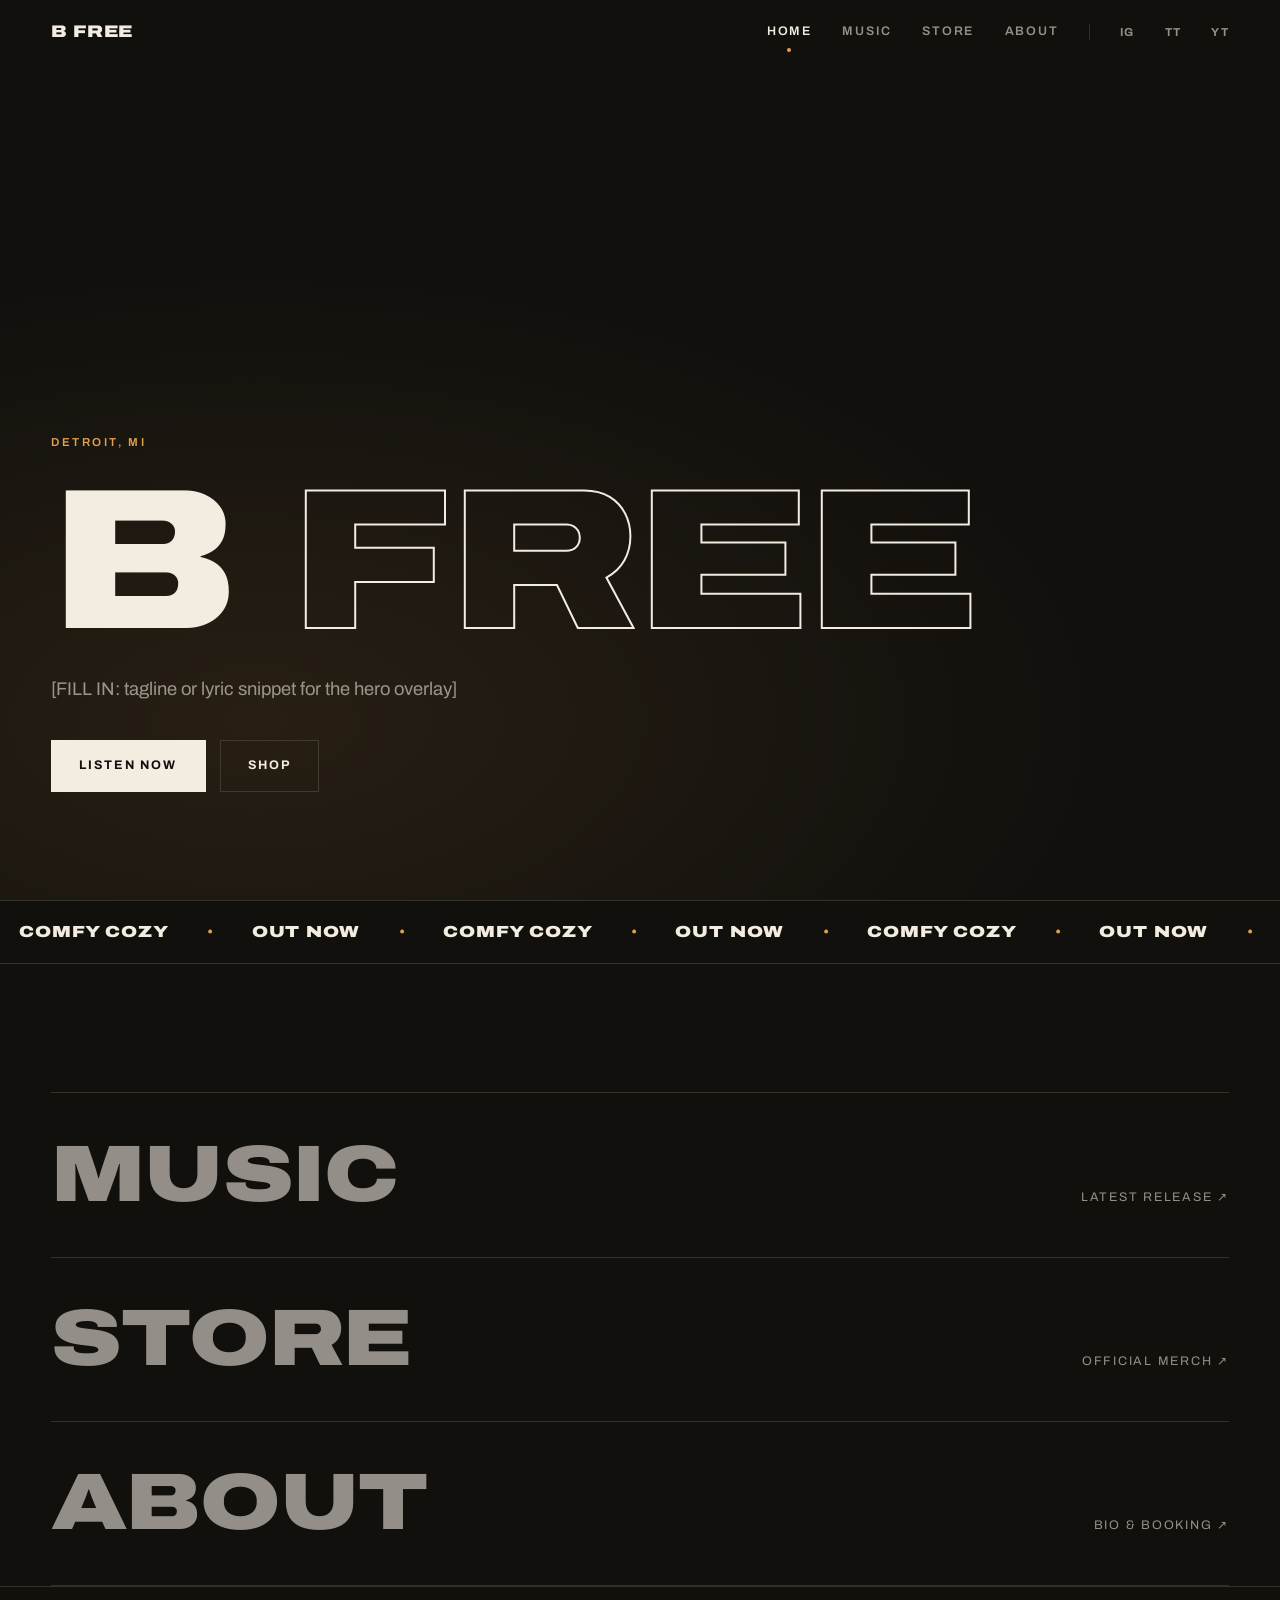
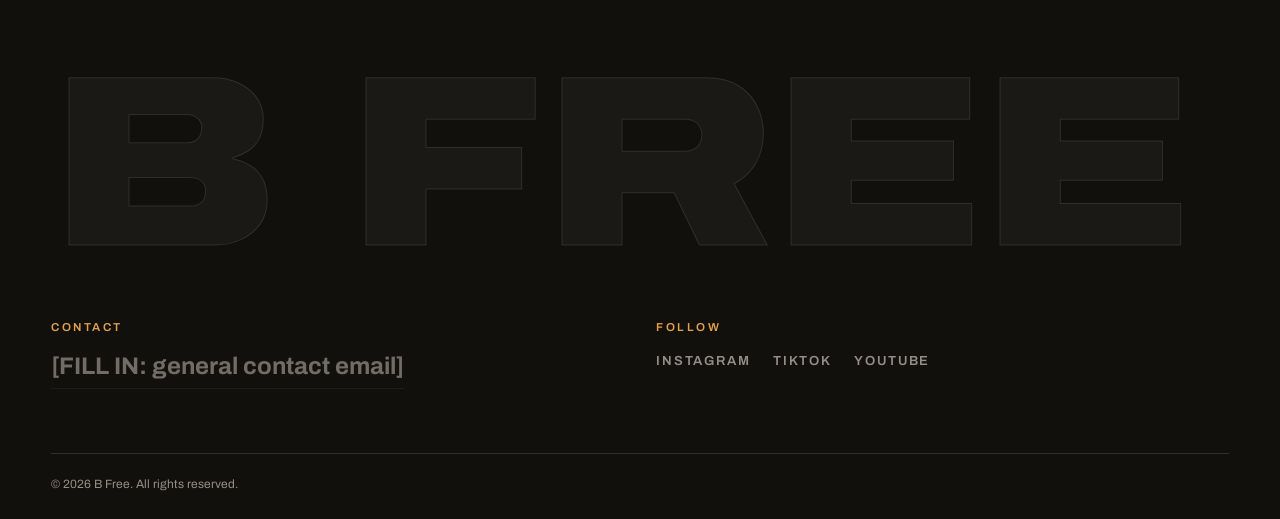
==== index.html @ c122b1c2 "Add files via upload" ====
<!DOCTYPE html>
<html lang="en">
<head>
  <meta charset="utf-8">
  <meta name="viewport" content="width=device-width, initial-scale=1">
  <!-- Page title shown in the browser tab. Safe to edit. -->
  <title>B Free — Official Site</title>
  <meta name="description" content="Official site of B Free. Detroit hip-hop and R&B. Music, merch, booking.">
  <link rel="icon" href="assets/favicon.svg" type="image/svg+xml">
  <link rel="preconnect" href="https://fonts.googleapis.com">
  <link rel="preconnect" href="https://fonts.gstatic.com" crossorigin>
  <link href="https://fonts.googleapis.com/css2?family=Archivo:wdth,wght@62..125,100..900&display=swap" rel="stylesheet">
  <link rel="stylesheet" href="style.css">
</head>
<body data-page="home">

  <a class="skip-link" href="#main">Skip to content</a>

  <!-- Nav is built automatically from SITE_CONTENT.nav in script.js -->
  <header class="site-header" id="site-header"></header>

  <main id="main">

    <!-- ================================================================
         HERO
         ================================================================ -->
    <section class="hero">

      <!-- ============================================================
           HERO BACKGROUND VIDEO
           Drop your video into the /assets folder and name it exactly:

               hero-video.mp4

           That's it. This tag will pick it up automatically.
           Keep it short (10-30 seconds), no sound needed (it plays
           muted), and export around 1080p to keep the page fast.

           The poster attribute below is the still image shown while
           the video loads. Replace assets/hero-poster.jpg with a
           photo of your own using that same filename.
           ============================================================ -->
      <video class="hero-video" autoplay muted loop playsinline poster="assets/hero-poster.jpg">
        <source src="assets/hero-video.mp4" type="video/mp4">
      </video>

      <div class="hero-overlay" aria-hidden="true"></div>

      <div class="hero-content">
        <p class="eyebrow hero-eyebrow" id="hero-eyebrow"></p>
        <h1 class="display hero-title" id="hero-headline"></h1>
        <p class="hero-subhead" id="hero-subhead"></p>
        <div class="hero-ctas" id="hero-ctas"></div>
      </div>
    </section>

    <!-- Scrolling "out now" strip. Text comes from the current single
         set in SITE_CONTENT.music in script.js. -->
    <a class="marquee" href="music.html" aria-label="Latest release, listen now">
      <div class="marquee-track" id="marquee-track"></div>
    </a>

    <!-- Big links into the rest of the site -->
    <section class="explore">
      <a class="explore-panel reveal" href="music.html">
        <span class="display explore-label">Music</span>
        <span class="explore-hint">Latest release &#8599;</span>
      </a>
      <a class="explore-panel reveal" href="store.html">
        <span class="display explore-label">Store</span>
        <span class="explore-hint">Official merch &#8599;</span>
      </a>
      <a class="explore-panel reveal" href="about.html">
        <span class="display explore-label">About</span>
        <span class="explore-hint">Bio &amp; booking &#8599;</span>
      </a>
    </section>

  </main>

  <!-- Footer is built automatically from SITE_CONTENT.footer in script.js -->
  <footer class="site-footer" id="site-footer"></footer>

  <script src="script.js"></script>
</body>
</html>
---- style.css ----
/* ==========================================================================
   B FREE — SITE STYLES
   ==========================================================================
   You should not need to edit this file. All text and links live in
   script.js. If you do want to tweak the look, the colors live in the
   :root block right below, and everything else is labeled by section.
   ========================================================================== */

:root {
  /* Palette: warm near-black, cream type, honey accent */
  --bg: #12100d;
  --bg-elev: #1a1712;
  --text: #f2ece1;
  --dim: rgba(242, 236, 225, 0.58);
  --line: rgba(242, 236, 225, 0.14);
  --accent: #e3a14c;

  --container: min(1240px, 92vw);
  --section: clamp(4.5rem, 10vw, 8.5rem);

  --font: "Archivo", "Helvetica Neue", Arial, sans-serif;
  --ease: cubic-bezier(0.22, 0.61, 0.21, 1);
}

/* ---------- base ---------- */

* { box-sizing: border-box; margin: 0; padding: 0; }

html { scroll-behavior: smooth; }

body {
  background: var(--bg);
  color: var(--text);
  font-family: var(--font);
  font-size: 1rem;
  line-height: 1.6;
  -webkit-font-smoothing: antialiased;
  overflow-x: hidden;
}

img, video { display: block; max-width: 100%; }

img { background: var(--bg-elev); }

a { color: inherit; text-decoration: none; }

::selection { background: var(--accent); color: var(--bg); }

:focus-visible {
  outline: 2px solid var(--accent);
  outline-offset: 3px;
}

.container { width: var(--container); margin-inline: auto; }

.skip-link {
  position: absolute;
  left: 1rem;
  top: -3rem;
  z-index: 100;
  background: var(--text);
  color: var(--bg);
  padding: 0.6rem 1rem;
  font-size: 0.8rem;
  transition: top 0.2s;
}
.skip-link:focus { top: 1rem; }

/* ---------- type utilities ---------- */

.eyebrow {
  font-size: 0.72rem;
  font-weight: 600;
  letter-spacing: 0.22em;
  text-transform: uppercase;
  color: var(--accent);
}

.display {
  font-weight: 900;
  font-stretch: 125%;
  text-transform: uppercase;
  letter-spacing: -0.01em;
  line-height: 0.92;
}

/* Outline type. The last word of the hero name uses this. */
.hollow {
  color: transparent;
  -webkit-text-stroke: 2px var(--text);
}
@supports not (-webkit-text-stroke: 2px white) {
  .hollow { color: var(--text); }
}

/* Anything still waiting on a [FILL IN] in script.js renders dimmed. */
.is-todo {
  opacity: 0.42;
  cursor: default;
}
a.is-todo, span.is-todo { pointer-events: none; }

/* ---------- buttons ---------- */

.btn {
  display: inline-block;
  padding: 0.95rem 1.7rem;
  font-size: 0.78rem;
  font-weight: 700;
  letter-spacing: 0.16em;
  text-transform: uppercase;
  border: 1px solid transparent;
  transition: background 0.25s var(--ease), color 0.25s var(--ease), border-color 0.25s var(--ease);
}

.btn-primary {
  background: var(--text);
  color: var(--bg);
}
.btn-primary:hover { background: var(--accent); }

.btn-ghost {
  border-color: var(--line);
  color: var(--text);
}
.btn-ghost:hover { border-color: var(--text); }

/* ---------- header / nav ---------- */

.site-header {
  position: fixed;
  inset: 0 0 auto 0;
  z-index: 50;
  transition: background 0.35s var(--ease), border-color 0.35s var(--ease);
  border-bottom: 1px solid transparent;
}

.site-header.scrolled,
.site-header.solid {
  background: rgba(18, 16, 13, 0.82);
  backdrop-filter: blur(14px);
  -webkit-backdrop-filter: blur(14px);
  border-bottom-color: var(--line);
}

.nav-inner {
  width: var(--container);
  margin-inline: auto;
  display: flex;
  align-items: center;
  justify-content: space-between;
  padding-block: 1.15rem;
}

.brand {
  font-weight: 900;
  font-stretch: 125%;
  text-transform: uppercase;
  letter-spacing: 0.02em;
  font-size: 1.05rem;
}

.nav-links {
  display: flex;
  align-items: center;
  gap: 1.9rem;
}

.nav-link {
  position: relative;
  font-size: 0.78rem;
  font-weight: 600;
  letter-spacing: 0.14em;
  text-transform: uppercase;
  color: var(--dim);
  transition: color 0.2s;
  padding-block: 0.25rem;
}
.nav-link:hover { color: var(--text); }

.nav-link.active { color: var(--text); }
.nav-link.active::after {
  content: "";
  position: absolute;
  left: 50%;
  bottom: -0.35rem;
  width: 4px;
  height: 4px;
  border-radius: 50%;
  background: var(--accent);
  transform: translateX(-50%);
}

.nav-sep {
  width: 1px;
  height: 1rem;
  background: var(--line);
}

.nav-social {
  font-size: 0.72rem;
  font-weight: 700;
  letter-spacing: 0.1em;
  color: var(--dim);
  transition: color 0.2s;
}
.nav-social:hover { color: var(--accent); }

/* Hamburger, phones only */
.nav-toggle {
  display: none;
  flex-direction: column;
  gap: 6px;
  background: none;
  border: 0;
  padding: 0.5rem 0;
  cursor: pointer;
  z-index: 60;
}
.nav-toggle span {
  width: 26px;
  height: 2px;
  background: var(--text);
  transition: transform 0.3s var(--ease), opacity 0.3s;
}
.menu-open .nav-toggle span:first-child { transform: translateY(4px) rotate(45deg); }
.menu-open .nav-toggle span:last-child { transform: translateY(-4px) rotate(-45deg); }

.mobile-menu {
  position: fixed;
  inset: 0;
  z-index: 40;
  background: var(--bg);
  display: flex;
  flex-direction: column;
  justify-content: center;
  gap: 3rem;
  padding-inline: 8vw;
  opacity: 0;
  visibility: hidden;
  transition: opacity 0.3s var(--ease), visibility 0.3s;
}
.menu-open .mobile-menu { opacity: 1; visibility: visible; }
.menu-open { overflow: hidden; }

.mobile-links { display: flex; flex-direction: column; gap: 0.6rem; }

.mobile-link {
  font-weight: 900;
  font-stretch: 125%;
  text-transform: uppercase;
  font-size: clamp(2.2rem, 10vw, 3.4rem);
  line-height: 1.15;
  color: var(--dim);
  transition: color 0.2s;
}
.mobile-link:hover, .mobile-link.active { color: var(--text); }

.mobile-socials { display: flex; gap: 1.6rem; }
.mobile-social {
  font-size: 0.8rem;
  font-weight: 600;
  letter-spacing: 0.14em;
  text-transform: uppercase;
  color: var(--dim);
}

/* ---------- hero (home) ---------- */

.hero {
  position: relative;
  min-height: 100svh;
  display: flex;
  align-items: flex-end;
  overflow: hidden;
}

.hero-video {
  position: absolute;
  inset: 0;
  width: 100%;
  height: 100%;
  object-fit: cover;
}

.hero-overlay {
  position: absolute;
  inset: 0;
  background:
    radial-gradient(120% 90% at 20% 80%, rgba(227, 161, 76, 0.10), transparent 55%),
    linear-gradient(180deg, rgba(18, 16, 13, 0.55) 0%, rgba(18, 16, 13, 0.18) 42%, rgba(18, 16, 13, 0.94) 100%);
}

.hero-content {
  position: relative;
  width: var(--container);
  margin-inline: auto;
  padding-block: clamp(5rem, 12vh, 8rem);
}

.hero-eyebrow { margin-bottom: 1.1rem; }

.hero-title {
  font-size: clamp(4rem, 16.5vw, 12.5rem);
}

.hero-subhead {
  margin-top: 1.4rem;
  max-width: 34rem;
  font-size: clamp(1rem, 1.6vw, 1.15rem);
  color: var(--dim);
}

.hero-ctas {
  margin-top: 2.2rem;
  display: flex;
  gap: 0.9rem;
  flex-wrap: wrap;
}

/* Orchestrated load: eyebrow, name, line, buttons rise in sequence */
.hero-eyebrow, .hero-title, .hero-subhead, .hero-ctas {
  opacity: 0;
  transform: translateY(26px);
  animation: rise 0.9s var(--ease) forwards;
}
.hero-title   { animation-delay: 0.12s; }
.hero-subhead { animation-delay: 0.26s; }
.hero-ctas    { animation-delay: 0.4s; }

@keyframes rise {
  to { opacity: 1; transform: none; }
}

/* ---------- marquee strip (home) ---------- */

.marquee {
  display: block;
  border-block: 1px solid var(--line);
  overflow: hidden;
}

.marquee-track {
  display: flex;
  width: max-content;
  animation: marquee 26s linear infinite;
}
.marquee:hover .marquee-track { animation-play-state: paused; }

.marquee-group {
  display: flex;
  align-items: center;
  gap: 2.4rem;
  padding: 1.15rem 1.2rem;
}

.marquee-item {
  font-weight: 900;
  font-stretch: 125%;
  text-transform: uppercase;
  font-size: 1rem;
  letter-spacing: 0.06em;
  white-space: nowrap;
}
.marquee-dot { color: var(--accent); }

.marquee:hover .marquee-item { color: var(--accent); }

@keyframes marquee {
  to { transform: translateX(-50%); }
}

/* ---------- explore panels (home) ---------- */

.explore { padding-block: var(--section) 0; }

.explore-panel {
  display: flex;
  align-items: baseline;
  justify-content: space-between;
  gap: 1rem;
  width: var(--container);
  margin-inline: auto;
  padding-block: clamp(1.6rem, 4vw, 2.6rem);
  border-top: 1px solid var(--line);
}
.explore-panel:last-of-type { border-bottom: 1px solid var(--line); }

.explore-label {
  font-weight: 900;
  font-stretch: 125%;
  text-transform: uppercase;
  font-size: clamp(2.4rem, 7vw, 5rem);
  line-height: 1;
  color: var(--dim);
  transition: color 0.3s var(--ease), transform 0.3s var(--ease);
}

.explore-hint {
  font-size: 0.78rem;
  letter-spacing: 0.14em;
  text-transform: uppercase;
  color: var(--dim);
  transition: color 0.3s;
  white-space: nowrap;
}

.explore-panel:hover .explore-label {
  color: var(--text);
  transform: translateX(0.4rem);
}
.explore-panel:hover .explore-hint { color: var(--accent); }

/* ---------- interior page head ---------- */

.page { padding-top: 4.5rem; }

.page-head {
  width: var(--container);
  margin-inline: auto;
  padding-block: clamp(3.5rem, 9vw, 6.5rem) clamp(1.8rem, 4vw, 2.6rem);
  border-bottom: 1px solid var(--line);
}

.page-title {
  font-size: clamp(3.2rem, 11vw, 8rem);
  margin-top: 0.9rem;
}

.page-note {
  margin-top: 1rem;
  max-width: 36rem;
  color: var(--dim);
  font-size: 0.95rem;
}

/* ---------- music page ---------- */

.single {
  width: var(--container);
  margin-inline: auto;
  padding-block: var(--section);
  display: grid;
  grid-template-columns: 1.25fr 1fr;
  gap: clamp(2rem, 5vw, 4.5rem);
  align-items: start;
}

.video-frame {
  width: 100%;
  aspect-ratio: 16 / 9;
  object-fit: cover;
  background: var(--bg-elev);
  border: 1px solid var(--line);
}

.single-title {
  font-size: clamp(2.6rem, 6vw, 4.6rem);
  margin-top: 0.9rem;
}

.single-blurb {
  margin-top: 1.2rem;
  color: var(--dim);
}

.stream-list {
  list-style: none;
  margin-top: 2.2rem;
}
.stream-list li { border-top: 1px solid var(--line); }
.stream-list li:last-child { border-bottom: 1px solid var(--line); }

.stream-link {
  display: flex;
  align-items: center;
  justify-content: space-between;
  padding-block: 1.05rem;
  font-size: 0.85rem;
  font-weight: 700;
  letter-spacing: 0.14em;
  text-transform: uppercase;
  transition: color 0.2s, padding-left 0.25s var(--ease);
}
a.stream-link:hover {
  color: var(--accent);
  padding-left: 0.5rem;
}
.stream-arrow { color: var(--accent); }
.stream-note {
  font-size: 0.68rem;
  letter-spacing: 0.08em;
  color: var(--dim);
  text-transform: none;
}

.embed-section {
  width: var(--container);
  margin-inline: auto;
  padding-bottom: var(--section);
}

.embed-placeholder {
  margin-top: 1.4rem;
  border: 1px dashed var(--line);
  padding: clamp(2.2rem, 6vw, 4rem);
  text-align: center;
  color: var(--dim);
  font-size: 0.92rem;
}
.embed-placeholder strong { color: var(--text); }

/* ---------- store page ---------- */

.store-grid {
  width: var(--container);
  margin-inline: auto;
  padding-block: var(--section);
  display: grid;
  grid-template-columns: repeat(auto-fill, minmax(270px, 1fr));
  gap: 3rem 1.6rem;
}

.product-media {
  display: block;
  aspect-ratio: 4 / 5;
  overflow: hidden;
  border: 1px solid var(--line);
}
.product-media img {
  width: 100%;
  height: 100%;
  object-fit: cover;
  transition: transform 0.6s var(--ease);
}
a.product-media:hover img { transform: scale(1.04); }

.product-row {
  display: flex;
  justify-content: space-between;
  align-items: baseline;
  gap: 1rem;
  margin-top: 1rem;
}

.product-name {
  font-size: 0.95rem;
  font-weight: 700;
  letter-spacing: 0.02em;
}

.product-price {
  font-size: 0.9rem;
  color: var(--dim);
  white-space: nowrap;
}

.product-buy {
  display: inline-block;
  margin-top: 0.55rem;
  font-size: 0.75rem;
  font-weight: 700;
  letter-spacing: 0.16em;
  text-transform: uppercase;
  border-bottom: 1px solid var(--line);
  padding-bottom: 0.2rem;
  transition: color 0.2s, border-color 0.2s;
}
a.product-buy:hover { color: var(--accent); border-color: var(--accent); }

/* ---------- about page ---------- */

.about-bio {
  width: var(--container);
  margin-inline: auto;
  padding-block: var(--section) clamp(2.5rem, 6vw, 4rem);
}
.about-bio p {
  max-width: 46rem;
  font-size: clamp(1.25rem, 2.4vw, 1.7rem);
  line-height: 1.5;
  font-weight: 500;
}

.about-section {
  width: var(--container);
  margin-inline: auto;
  padding-bottom: var(--section);
}

.highlight-list {
  list-style: none;
  margin-top: 1.6rem;
}
.highlight-list li {
  border-top: 1px solid var(--line);
  padding-block: 1.15rem;
  font-size: clamp(1rem, 1.8vw, 1.2rem);
  font-weight: 600;
}
.highlight-list li:last-child { border-bottom: 1px solid var(--line); }

.press-grid {
  margin-top: 1.6rem;
  display: grid;
  grid-template-columns: repeat(3, 1fr);
  gap: 1.2rem;
}
.press-photo {
  aspect-ratio: 4 / 5;
  overflow: hidden;
  border: 1px solid var(--line);
}
.press-photo img { width: 100%; height: 100%; object-fit: cover; }

.booking-block {
  border: 1px solid var(--line);
  padding: clamp(1.8rem, 5vw, 3.2rem);
  display: grid;
  grid-template-columns: 1.2fr 1fr;
  gap: 2.4rem;
  align-items: start;
}

.booking-title {
  font-size: clamp(1.9rem, 4.5vw, 3rem);
  margin: 0.8rem 0 1.4rem;
}

.handle-list { list-style: none; }
.handle-list li {
  display: flex;
  justify-content: space-between;
  gap: 1rem;
  padding-block: 0.85rem;
  border-top: 1px solid var(--line);
  font-size: 0.9rem;
}
.handle-list li:last-child { border-bottom: 1px solid var(--line); }
.handle-label {
  font-size: 0.72rem;
  letter-spacing: 0.16em;
  text-transform: uppercase;
  color: var(--dim);
}
.handle-list a:hover { color: var(--accent); }

.epk-row { margin-top: 1.6rem; }

/* ---------- footer ---------- */

.site-footer {
  border-top: 1px solid var(--line);
  overflow: hidden;
}

.footer-inner {
  width: var(--container);
  margin-inline: auto;
  padding-block: clamp(3rem, 7vw, 5rem) 1.6rem;
}

.footer-ghost {
  font-weight: 900;
  font-stretch: 125%;
  text-transform: uppercase;
  line-height: 0.8;
  font-size: clamp(4.5rem, 19vw, 16rem);
  color: rgba(242, 236, 225, 0.045);
  -webkit-text-stroke: 1px rgba(242, 236, 225, 0.12);
  white-space: nowrap;
  user-select: none;
}

.footer-grid {
  display: grid;
  grid-template-columns: 1fr 1fr;
  gap: 2rem;
  margin-top: clamp(2rem, 5vw, 3.5rem);
}

.footer-email {
  display: inline-block;
  margin-top: 0.7rem;
  font-size: clamp(1.05rem, 2.4vw, 1.5rem);
  font-weight: 700;
  border-bottom: 1px solid var(--line);
  padding-bottom: 0.15rem;
  transition: color 0.2s, border-color 0.2s;
}
a.footer-email:hover { color: var(--accent); border-color: var(--accent); }

.footer-socials {
  display: flex;
  flex-wrap: wrap;
  gap: 1.4rem;
  margin-top: 0.9rem;
}
.footer-social {
  font-size: 0.82rem;
  font-weight: 600;
  letter-spacing: 0.14em;
  text-transform: uppercase;
  color: var(--dim);
  transition: color 0.2s;
}
.footer-social:hover { color: var(--accent); }

.footer-copy {
  margin-top: clamp(2.5rem, 6vw, 4rem);
  padding-top: 1.3rem;
  border-top: 1px solid var(--line);
  font-size: 0.75rem;
  color: var(--dim);
}

/* ---------- scroll reveals ---------- */

.reveal {
  opacity: 0;
  transform: translateY(26px);
  transition: opacity 0.8s var(--ease), transform 0.8s var(--ease);
}
.reveal.in { opacity: 1; transform: none; }

/* ---------- responsive ---------- */

@media (max-width: 900px) {
  .single { grid-template-columns: 1fr; }
  .booking-block { grid-template-columns: 1fr; }
  .press-grid { grid-template-columns: repeat(2, 1fr); }
  .footer-grid { grid-template-columns: 1fr; }
}

@media (max-width: 760px) {
  .nav-links { display: none; }
  .nav-toggle { display: flex; }
  .press-grid { grid-template-columns: 1fr; }
}

/* ---------- reduced motion ---------- */

@media (prefers-reduced-motion: reduce) {
  html { scroll-behavior: auto; }
  .hero-eyebrow, .hero-title, .hero-subhead, .hero-ctas {
    animation: none;
    opacity: 1;
    transform: none;
  }
  .marquee-track { animation: none; }
  .reveal {
    opacity: 1;
    transform: none;
    transition: none;
  }
  .product-media img, .explore-label { transition: none; }
}
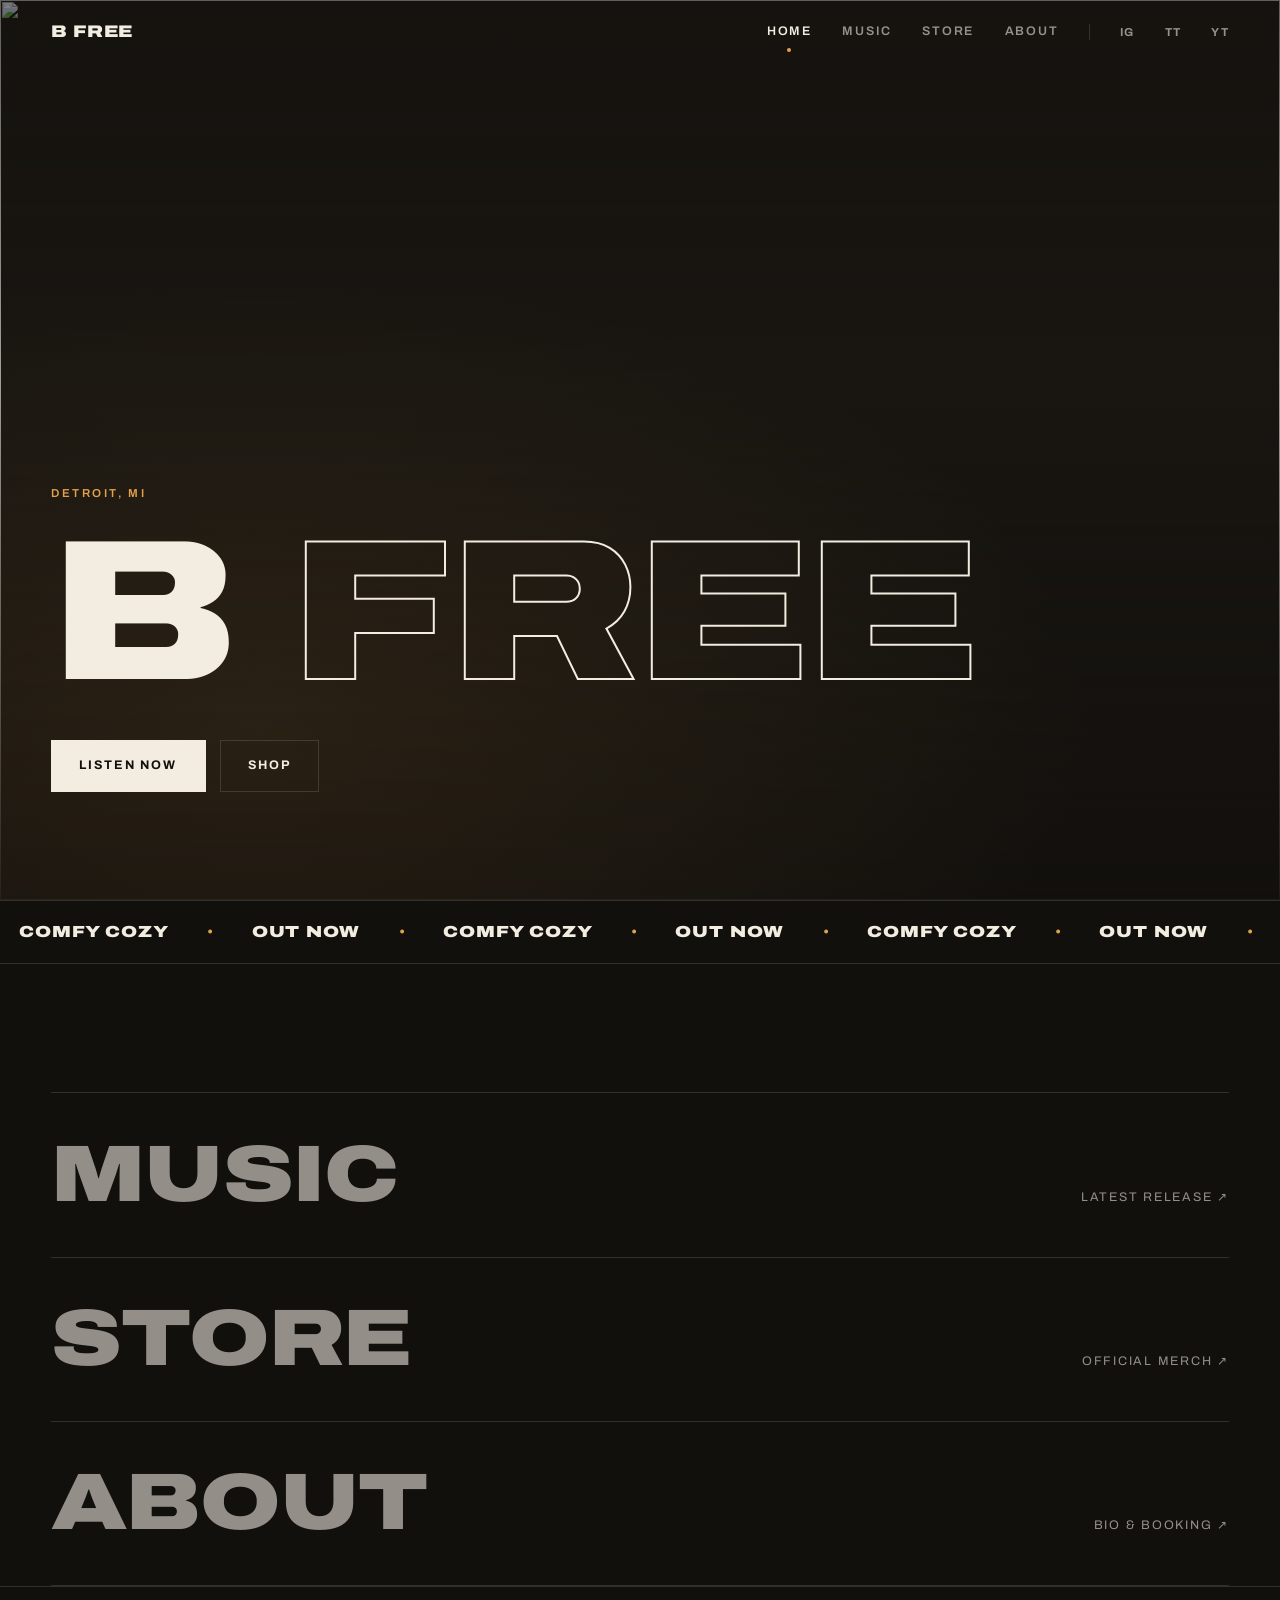
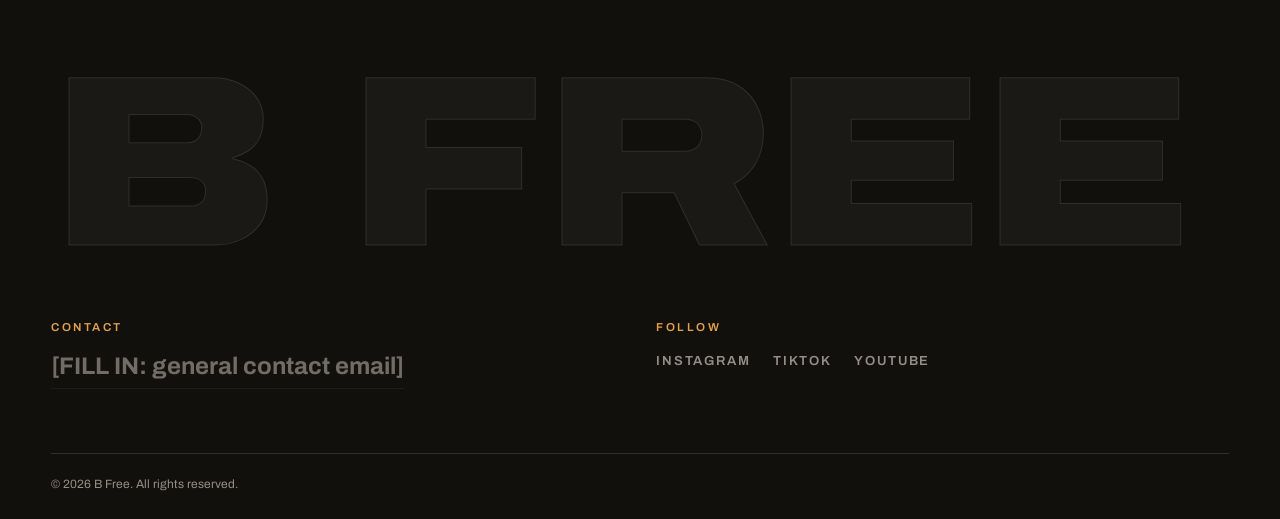
==== commit 89f4f6a5: "Live YouTube hero embed, music cover art, contact form, cleanup - Home hero background now plays the" ====
--- a/index.html
+++ b/index.html
@@ -28,21 +28,19 @@
 
       <!-- ============================================================
            HERO BACKGROUND VIDEO
-           Drop your video into the /assets folder and name it exactly:
+           Plays your latest YouTube video on loop, muted, behind the
+           hero text. The video ID lives in content.json under
+           home.heroYoutubeId — swap that value whenever you have a new
+           video and this section updates automatically, no code edits
+           needed. Unlisted videos work fine here.
 
-               hero-video.mp4
-
-           That's it. This tag will pick it up automatically.
-           Keep it short (10-30 seconds), no sound needed (it plays
-           muted), and export around 1080p to keep the page fast.
-
-           The poster attribute below is the still image shown while
-           the video loads. Replace assets/hero-poster.jpg with a
-           photo of your own using that same filename.
+           assets/hero-poster.jpg shows for a moment while the embed
+           loads (and stays as a fallback backdrop). Replace that file
+           with a still frame of your own using the same filename.
            ============================================================ -->
-      <video class="hero-video" autoplay muted loop playsinline poster="assets/hero-poster.jpg">
-        <source src="assets/hero-video.mp4" type="video/mp4">
-      </video>
+      <div class="hero-video" id="hero-video">
+        <img class="hero-video-poster" src="assets/hero-poster.jpg" alt="" aria-hidden="true">
+      </div>
 
       <div class="hero-overlay" aria-hidden="true"></div>
 
--- a/style.css
+++ b/style.css
@@ -280,7 +280,32 @@
   inset: 0;
   width: 100%;
   height: 100%;
+  overflow: hidden;
+  background: var(--bg-elev);
+}
+
+.hero-video-poster {
+  position: absolute;
+  inset: 0;
+  width: 100%;
+  height: 100%;
   object-fit: cover;
+}
+
+/* The YouTube iframe is oversized and centered so it always covers the
+   hero area edge-to-edge (same trick as object-fit: cover, but iframes
+   don't support that property directly). */
+.hero-video-frame {
+  position: absolute;
+  top: 50%;
+  left: 50%;
+  width: 100vw;
+  height: 56.25vw; /* 16 / 9 */
+  min-height: 100vh;
+  min-width: 177.78vh; /* 16 / 9 */
+  transform: translate(-50%, -50%);
+  pointer-events: none;
+  border: 0;
 }
 
 .hero-overlay {
@@ -452,6 +477,16 @@
   object-fit: cover;
   background: var(--bg-elev);
   border: 1px solid var(--line);
+}
+
+.single-cover {
+  width: 100%;
+  max-width: 220px;
+  aspect-ratio: 1 / 1;
+  object-fit: cover;
+  background: var(--bg-elev);
+  border: 1px solid var(--line);
+  margin-bottom: 1.6rem;
 }
 
 .single-title {
@@ -646,6 +681,72 @@
 .handle-list a:hover { color: var(--accent); }
 
 .epk-row { margin-top: 1.6rem; }
+
+/* ---------- contact form (about) ---------- */
+
+.contact-block {
+  border: 1px solid var(--line);
+  padding: clamp(1.8rem, 5vw, 3.2rem);
+}
+
+.contact-title {
+  font-size: clamp(1.9rem, 4.5vw, 3rem);
+  margin: 0.8rem 0 1.6rem;
+}
+
+.contact-form {
+  display: flex;
+  flex-direction: column;
+  gap: 1.3rem;
+  max-width: 36rem;
+}
+
+.contact-row {
+  display: grid;
+  grid-template-columns: 1fr 1fr;
+  gap: 1.3rem;
+}
+
+.contact-field {
+  display: flex;
+  flex-direction: column;
+  gap: 0.55rem;
+}
+
+.contact-field label {
+  font-size: 0.72rem;
+  font-weight: 600;
+  letter-spacing: 0.16em;
+  text-transform: uppercase;
+  color: var(--dim);
+}
+
+.contact-field input,
+.contact-field textarea {
+  background: var(--bg-elev);
+  border: 1px solid var(--line);
+  color: var(--text);
+  font-family: var(--font);
+  font-size: 0.95rem;
+  padding: 0.85rem 1rem;
+  transition: border-color 0.2s;
+}
+.contact-field input:focus,
+.contact-field textarea:focus {
+  outline: none;
+  border-color: var(--accent);
+}
+.contact-field textarea {
+  resize: vertical;
+  min-height: 8rem;
+}
+
+.contact-submit {
+  align-self: flex-start;
+  border: 0;
+  cursor: pointer;
+  margin-top: 0.4rem;
+}
 
 /* ---------- footer ---------- */
 
@@ -730,6 +831,7 @@
   .booking-block { grid-template-columns: 1fr; }
   .press-grid { grid-template-columns: repeat(2, 1fr); }
   .footer-grid { grid-template-columns: 1fr; }
+  .contact-row { grid-template-columns: 1fr; }
 }
 
 @media (max-width: 760px) {
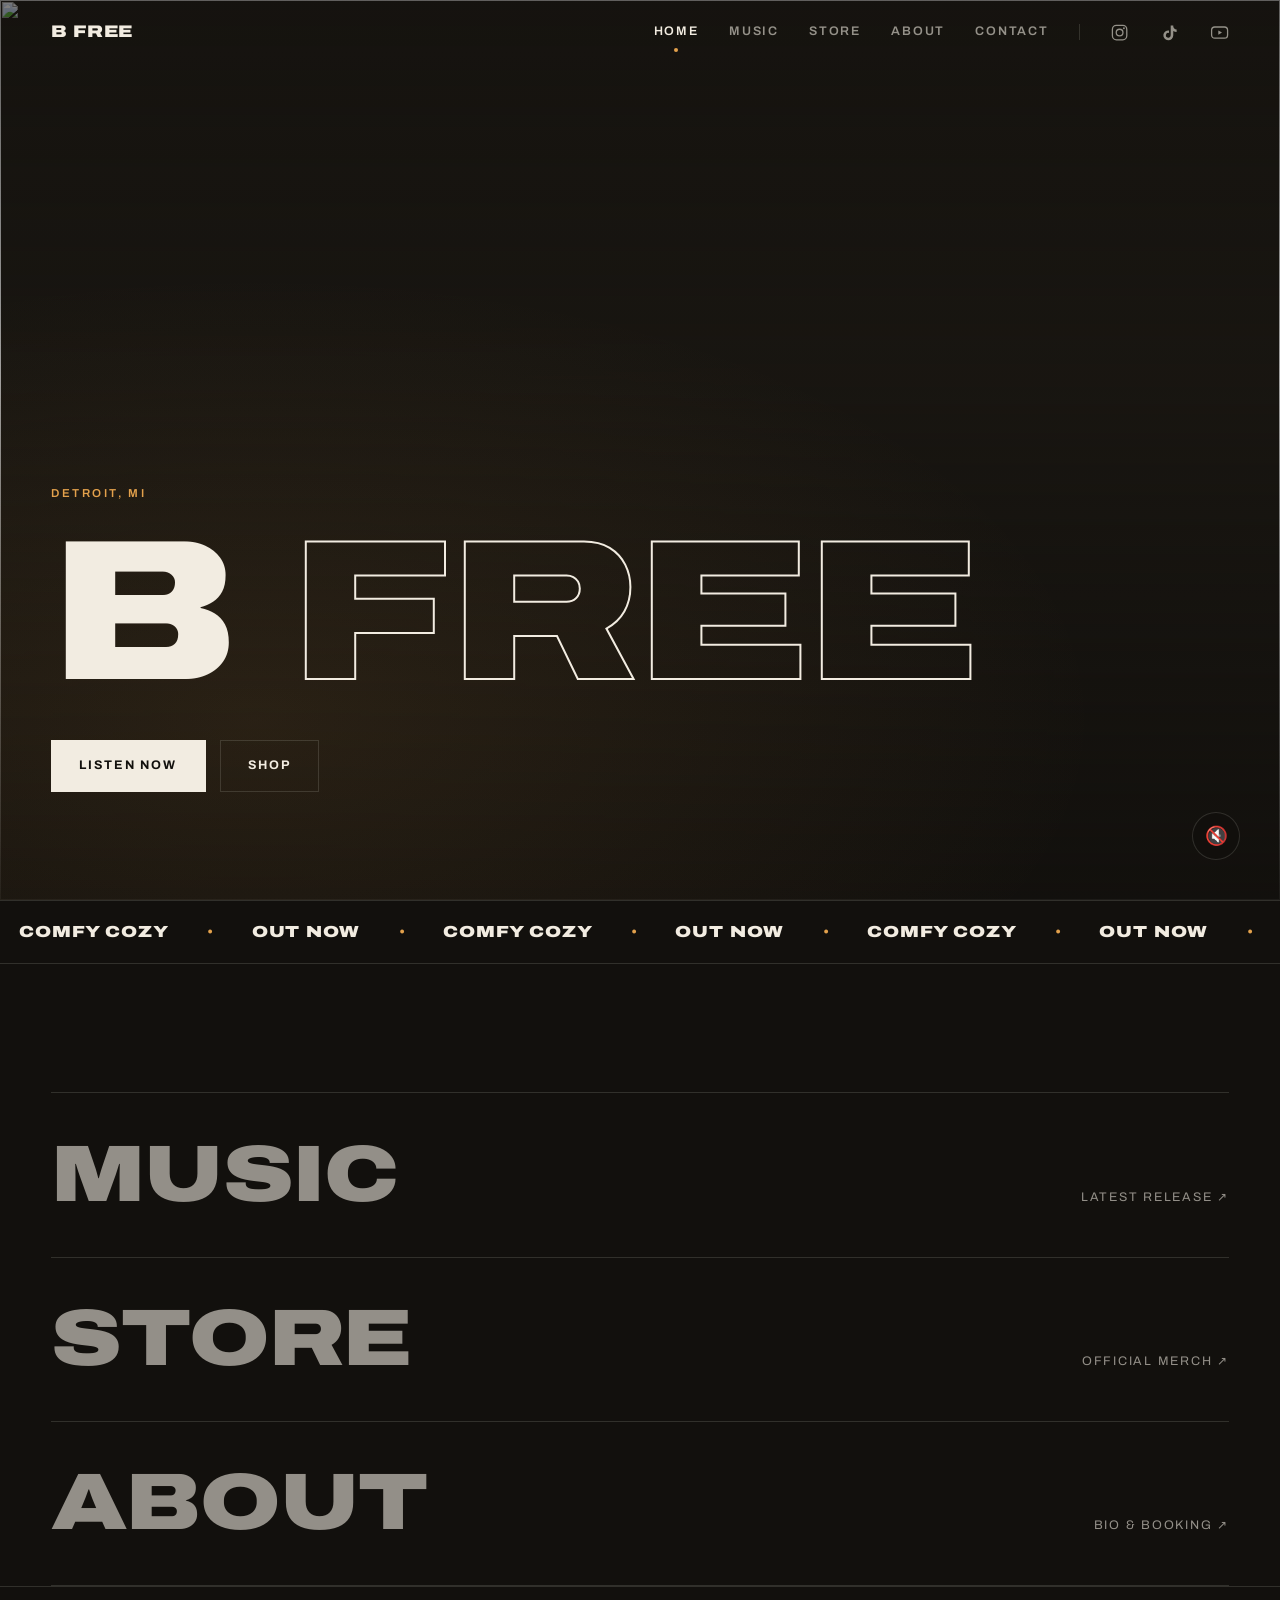
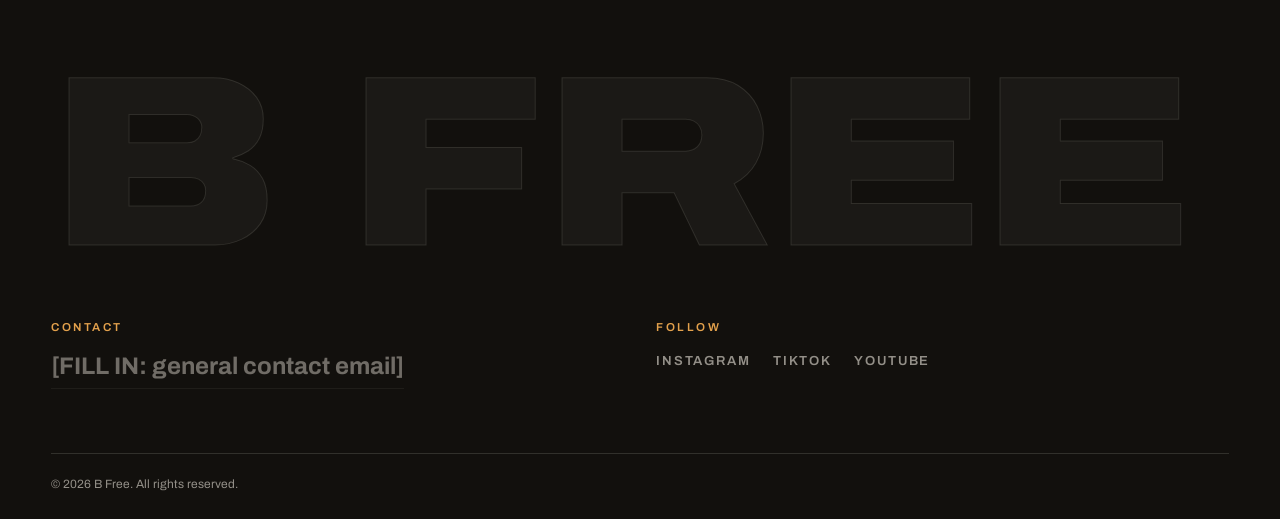
==== commit 8ff6198c: "Discography grid, hero sound toggle, dedicated Contact page, nav icons - Music page always spotlight" ====
--- a/index.html
+++ b/index.html
@@ -44,6 +44,13 @@
 
       <div class="hero-overlay" aria-hidden="true"></div>
 
+      <!-- Browsers block autoplay-with-sound, so the video starts muted
+           and this button lets visitors turn the music on with one
+           click. Wired up in script.js (renderHeroVideo). -->
+      <button type="button" class="hero-sound-toggle" id="hero-sound-toggle" aria-pressed="false" aria-label="Unmute background video">
+        <span class="hero-sound-icon" aria-hidden="true">&#128263;</span>
+      </button>
+
       <div class="hero-content">
         <p class="eyebrow hero-eyebrow" id="hero-eyebrow"></p>
         <h1 class="display hero-title" id="hero-headline"></h1>
--- a/style.css
+++ b/style.css
@@ -198,12 +198,15 @@
 }
 
 .nav-social {
-  font-size: 0.72rem;
-  font-weight: 700;
-  letter-spacing: 0.1em;
+  display: inline-flex;
+  align-items: center;
+  justify-content: center;
+  width: 1.2rem;
+  height: 1.2rem;
   color: var(--dim);
   transition: color 0.2s;
 }
+.nav-social svg { width: 100%; height: 100%; display: block; }
 .nav-social:hover { color: var(--accent); }
 
 /* Hamburger, phones only */
@@ -357,6 +360,32 @@
   to { opacity: 1; transform: none; }
 }
 
+/* Mute/unmute button for the hero background video. Sits above the
+   overlay and hero content, bottom-right corner. */
+.hero-sound-toggle {
+  position: absolute;
+  right: clamp(1.2rem, 4vw, 2.5rem);
+  bottom: clamp(1.2rem, 4vw, 2.5rem);
+  z-index: 5;
+  width: 3rem;
+  height: 3rem;
+  border-radius: 50%;
+  border: 1px solid var(--line);
+  background: rgba(18, 16, 13, 0.55);
+  backdrop-filter: blur(6px);
+  -webkit-backdrop-filter: blur(6px);
+  color: var(--text);
+  font-size: 1.15rem;
+  line-height: 1;
+  display: flex;
+  align-items: center;
+  justify-content: center;
+  cursor: pointer;
+  transition: border-color 0.2s, background 0.2s, transform 0.2s;
+}
+.hero-sound-toggle:hover { border-color: var(--accent); transform: scale(1.05); }
+.hero-sound-toggle.is-unmuted { border-color: var(--accent); }
+
 /* ---------- marquee strip (home) ---------- */
 
 .marquee {
@@ -527,6 +556,55 @@
   letter-spacing: 0.08em;
   color: var(--dim);
   text-transform: none;
+}
+
+.discography {
+  width: var(--container);
+  margin-inline: auto;
+  padding-bottom: var(--section);
+}
+
+.discography-title {
+  font-size: clamp(1.9rem, 4.5vw, 3rem);
+  margin: 0.8rem 0 2rem;
+}
+
+.discography-grid {
+  display: grid;
+  grid-template-columns: repeat(auto-fill, minmax(160px, 1fr));
+  gap: 2rem 1.2rem;
+}
+
+.discography-item { display: block; }
+
+.discography-art {
+  aspect-ratio: 1 / 1;
+  overflow: hidden;
+  border: 1px solid var(--line);
+  background: var(--bg-elev);
+}
+.discography-art img {
+  width: 100%;
+  height: 100%;
+  object-fit: cover;
+  transition: transform 0.4s var(--ease);
+}
+.discography-item:hover .discography-art img { transform: scale(1.08); }
+
+.discography-name {
+  margin-top: 0.75rem;
+  font-size: 0.85rem;
+  font-weight: 700;
+  transition: color 0.2s;
+}
+.discography-item:hover .discography-name { color: var(--accent); }
+
+.discography-meta {
+  margin-top: 0.2rem;
+  font-size: 0.7rem;
+  letter-spacing: 0.08em;
+  text-transform: uppercase;
+  color: var(--dim);
 }
 
 .embed-section {
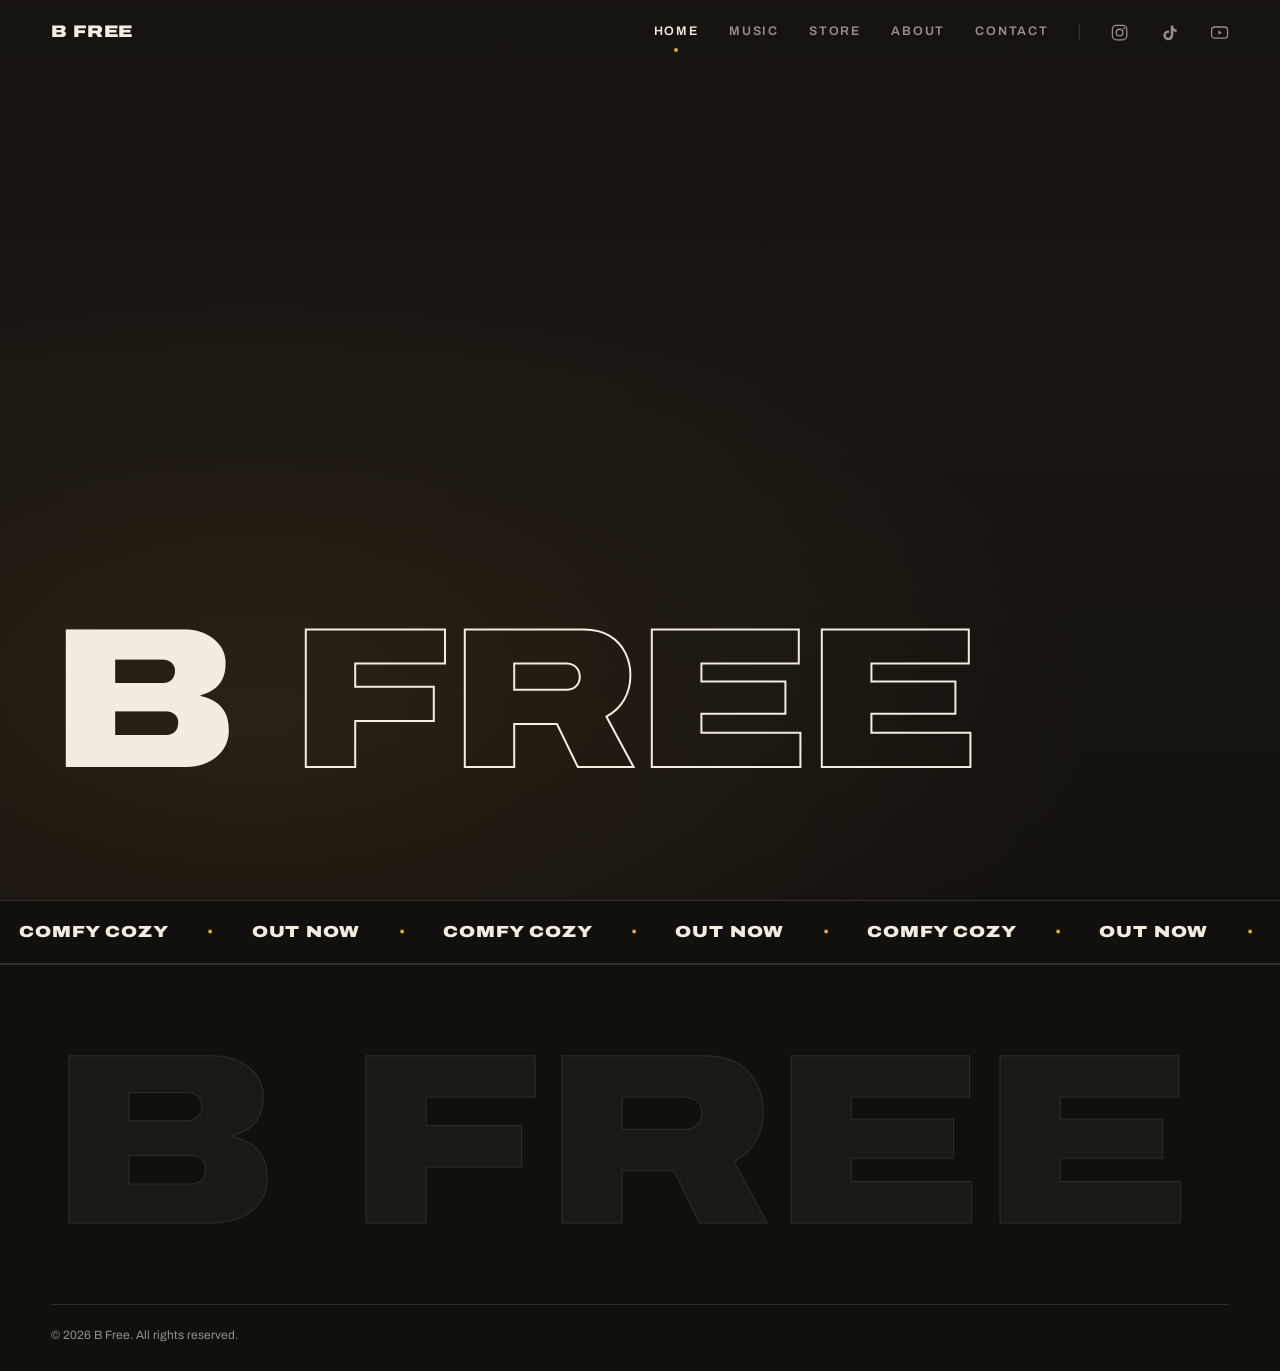
==== commit 0c56e66b: "Simplify homepage to one-pager Removed unnecessary comments and elements from the hero section, and " ====
--- a/index.html
+++ b/index.html
@@ -23,63 +23,46 @@
 
     <!-- ================================================================
          HERO
+         One-pager layout: background video, your name, and the "out
+         now" strip below it. The old subhead line and the two buttons
+         (Listen now / Shop) have been removed on purpose, along with
+         the Music/Store/About link panels that used to sit under the
+         strip — per your call, the homepage is just video + name +
+         strip now. All those pages are still reachable from the top
+         nav, so nothing is actually lost, just off this page.
          ================================================================ -->
     <section class="hero">
 
       <!-- ============================================================
            HERO BACKGROUND VIDEO
-           Plays your latest YouTube video on loop, muted, behind the
-           hero text. The video ID lives in content.json under
-           home.heroYoutubeId — swap that value whenever you have a new
-           video and this section updates automatically, no code edits
-           needed. Unlisted videos work fine here.
+           Drop your video into the /assets folder and name it exactly:
 
-           assets/hero-poster.jpg shows for a moment while the embed
-           loads (and stays as a fallback backdrop). Replace that file
-           with a still frame of your own using the same filename.
+               hero-video.mp4
+
+           That's it. This tag will pick it up automatically.
+           Keep it short (10-30 seconds), no sound needed (it plays
+           muted), and export around 1080p to keep the page fast.
+
+           The poster attribute below is the still image shown while
+           the video loads. Replace assets/hero-poster.jpg with a
+           photo of your own using that same filename.
            ============================================================ -->
-      <div class="hero-video" id="hero-video">
-        <img class="hero-video-poster" src="assets/hero-poster.jpg" alt="" aria-hidden="true">
-      </div>
+      <video class="hero-video" autoplay muted loop playsinline poster="assets/hero-poster.jpg">
+        <source src="assets/hero-video.mp4" type="video/mp4">
+      </video>
 
       <div class="hero-overlay" aria-hidden="true"></div>
 
-      <!-- Browsers block autoplay-with-sound, so the video starts muted
-           and this button lets visitors turn the music on with one
-           click. Wired up in script.js (renderHeroVideo). -->
-      <button type="button" class="hero-sound-toggle" id="hero-sound-toggle" aria-pressed="false" aria-label="Unmute background video">
-        <span class="hero-sound-icon" aria-hidden="true">&#128263;</span>
-      </button>
-
       <div class="hero-content">
-        <p class="eyebrow hero-eyebrow" id="hero-eyebrow"></p>
         <h1 class="display hero-title" id="hero-headline"></h1>
-        <p class="hero-subhead" id="hero-subhead"></p>
-        <div class="hero-ctas" id="hero-ctas"></div>
       </div>
     </section>
 
-    <!-- Scrolling "out now" strip. Text comes from the current single
-         set in SITE_CONTENT.music in script.js. -->
+    <!-- Scrolling "out now" strip — this is the carousel. Text comes
+         from the current single set in SITE_CONTENT.music in script.js. -->
     <a class="marquee" href="music.html" aria-label="Latest release, listen now">
       <div class="marquee-track" id="marquee-track"></div>
     </a>
-
-    <!-- Big links into the rest of the site -->
-    <section class="explore">
-      <a class="explore-panel reveal" href="music.html">
-        <span class="display explore-label">Music</span>
-        <span class="explore-hint">Latest release &#8599;</span>
-      </a>
-      <a class="explore-panel reveal" href="store.html">
-        <span class="display explore-label">Store</span>
-        <span class="explore-hint">Official merch &#8599;</span>
-      </a>
-      <a class="explore-panel reveal" href="about.html">
-        <span class="display explore-label">About</span>
-        <span class="explore-hint">Bio &amp; booking &#8599;</span>
-      </a>
-    </section>
 
   </main>
 
--- a/style.css
+++ b/style.css
@@ -853,7 +853,7 @@
 
 .footer-grid {
   display: grid;
-  grid-template-columns: 1fr 1fr;
+  grid-template-columns: 1fr;
   gap: 2rem;
   margin-top: clamp(2rem, 5vw, 3.5rem);
 }
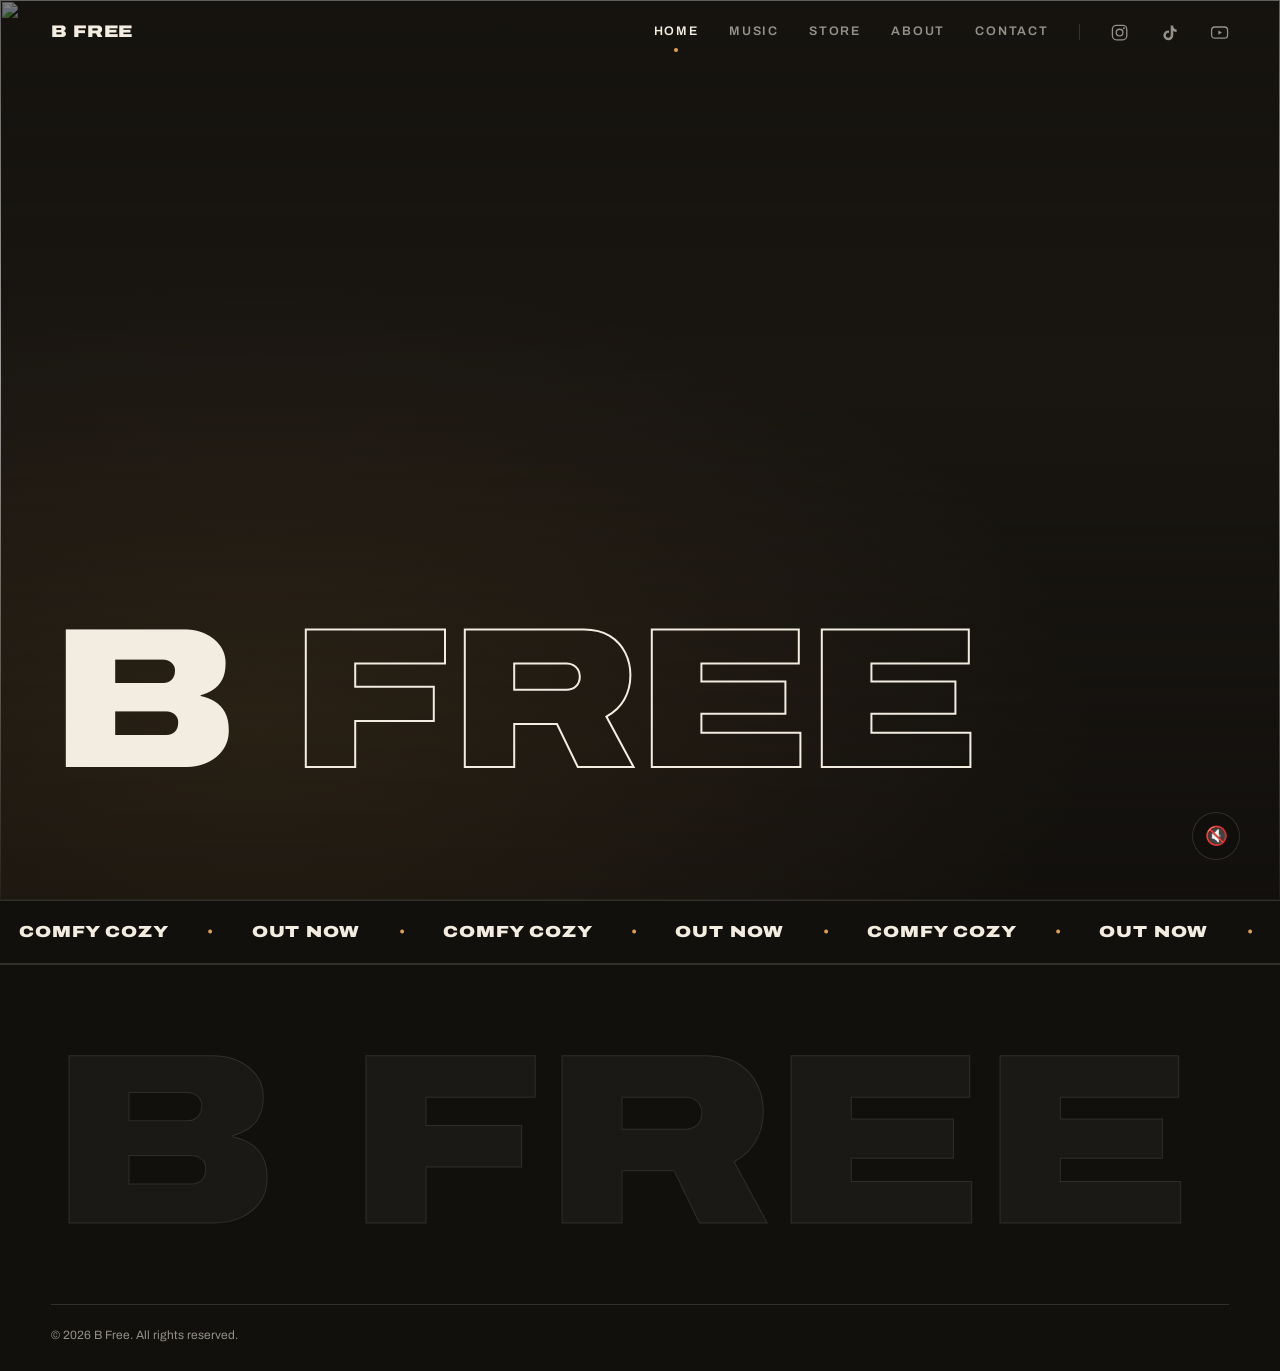
==== commit a235c096: "Refactor hero section with video and sound toggle Updated hero section to include YouTube video embe" ====
--- a/index.html
+++ b/index.html
@@ -24,38 +24,32 @@
     <!-- ================================================================
          HERO
          One-pager layout: background video, your name, and the "out
-         now" strip below it. The old subhead line and the two buttons
-         (Listen now / Shop) have been removed on purpose, along with
-         the Music/Store/About link panels that used to sit under the
-         strip — per your call, the homepage is just video + name +
-         strip now. All those pages are still reachable from the top
-         nav, so nothing is actually lost, just off this page.
+         now" strip below it. The video is a YouTube embed — set the
+         video ID in content.json under home.heroYoutubeId and
+         script.js builds the muted, looping background automatically.
+         The round button in the corner lets a visitor turn the sound
+         on with one click.
          ================================================================ -->
     <section class="hero">
 
-      <!-- ============================================================
-           HERO BACKGROUND VIDEO
-           Drop your video into the /assets folder and name it exactly:
-
-               hero-video.mp4
-
-           That's it. This tag will pick it up automatically.
-           Keep it short (10-30 seconds), no sound needed (it plays
-           muted), and export around 1080p to keep the page fast.
-
-           The poster attribute below is the still image shown while
-           the video loads. Replace assets/hero-poster.jpg with a
-           photo of your own using that same filename.
-           ============================================================ -->
-      <video class="hero-video" autoplay muted loop playsinline poster="assets/hero-poster.jpg">
-        <source src="assets/hero-video.mp4" type="video/mp4">
-      </video>
+      <!-- script.js fills this with a YouTube video once the page loads.
+           The image underneath stays visible as a fallback if no video
+           ID is set, or for a moment while it loads. Replace
+           assets/hero-poster.jpg with a photo of your own using that
+           same filename if you want a different fallback image. -->
+      <div class="hero-video" id="hero-video">
+        <img class="hero-video-poster" src="assets/hero-poster.jpg" alt="">
+      </div>
 
       <div class="hero-overlay" aria-hidden="true"></div>
 
       <div class="hero-content">
         <h1 class="display hero-title" id="hero-headline"></h1>
       </div>
+
+      <button type="button" id="hero-sound-toggle" class="hero-sound-toggle" aria-pressed="false" aria-label="Unmute background video">
+        <span class="hero-sound-icon" id="hero-sound-icon">&#128263;</span>
+      </button>
     </section>
 
     <!-- Scrolling "out now" strip — this is the carousel. Text comes
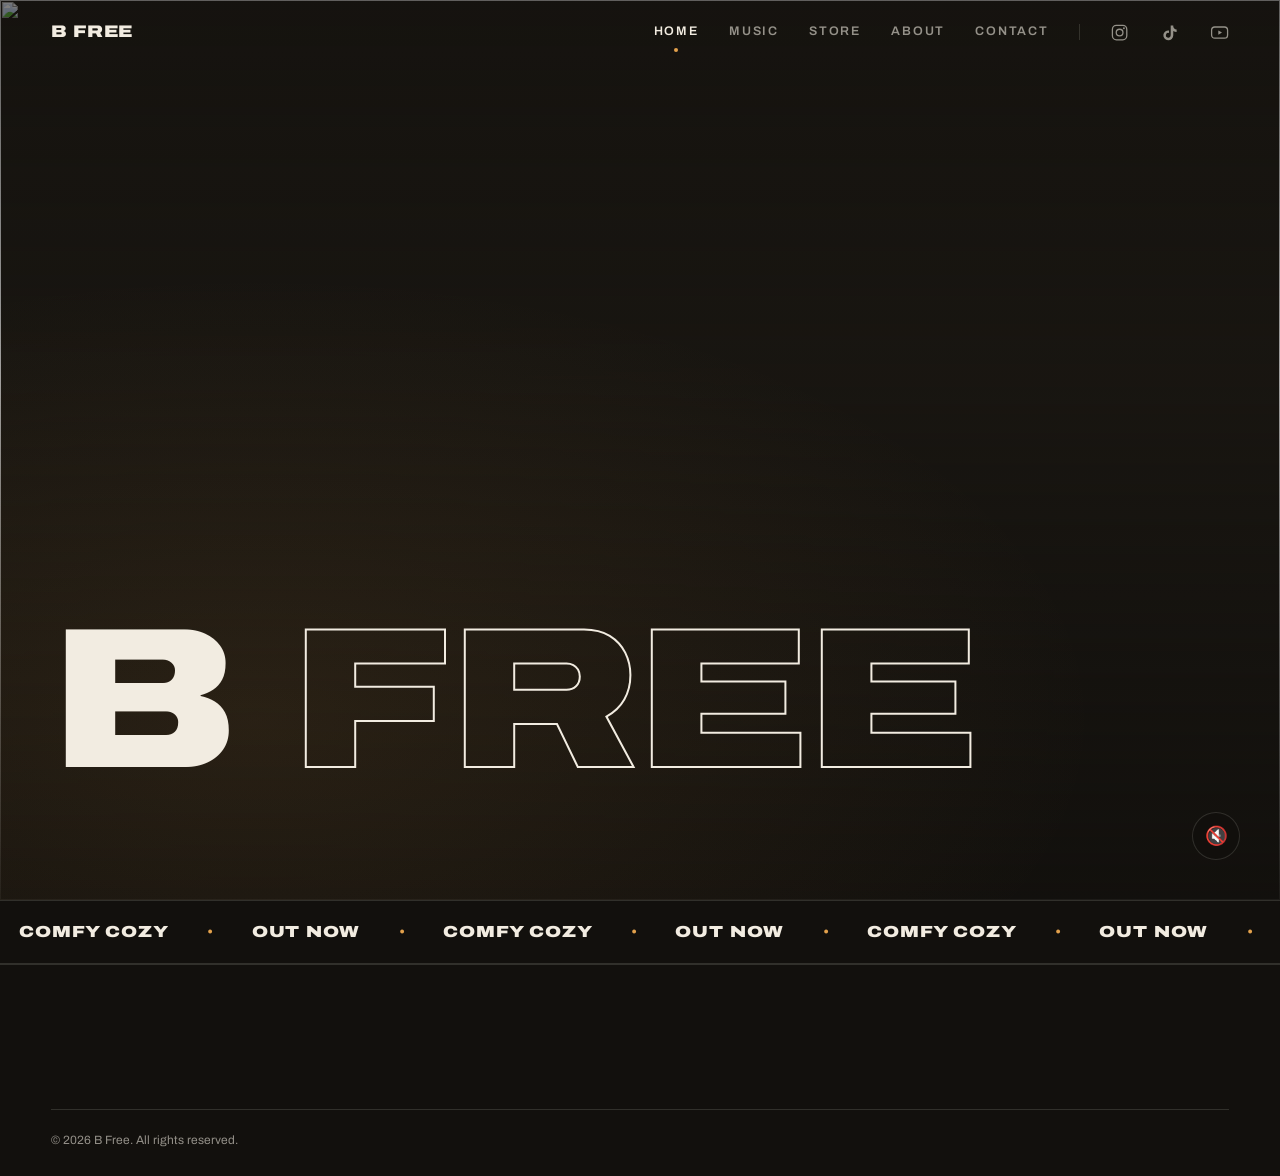
==== commit dc063b64: "Add hero-caption-mask div to index.html Added a caption mask div for video overlay." ====
--- a/index.html
+++ b/index.html
@@ -43,6 +43,12 @@
 
       <div class="hero-overlay" aria-hidden="true"></div>
 
+      <!-- Solid strip along the bottom of the video. This video has no
+           real YouTube caption track — any text you see burned into it
+           is part of the video file itself, so this covers that strip
+           instead (see the matching comment in style.css). -->
+      <div class="hero-caption-mask" aria-hidden="true"></div>
+
       <div class="hero-content">
         <h1 class="display hero-title" id="hero-headline"></h1>
       </div>
